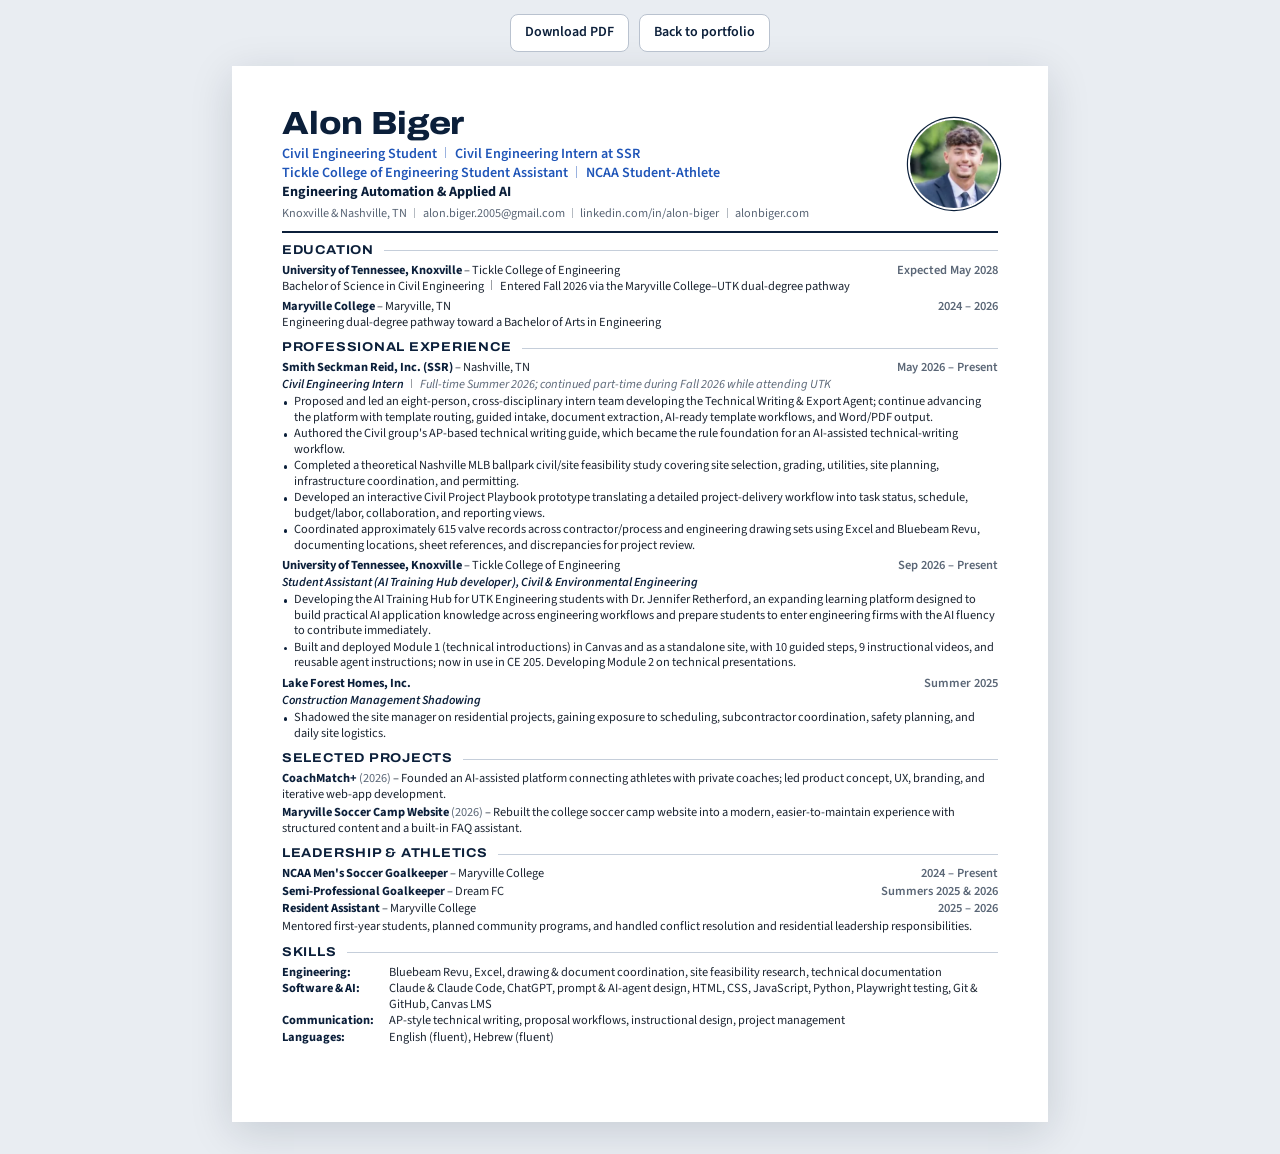
==== resume/index.html @ 6c6680b1 "Publish site from d78926e" ====
<!DOCTYPE html><html lang="en"><head><meta charset="utf-8"><meta name="viewport" content="width=device-width, initial-scale=1"><title>Alon Biger — Résumé</title><meta name="description" content="One-page résumé of Alon Biger, Civil Engineering student at UT Knoxville and Civil Engineering Intern at SSR."><link rel="icon" href="/favicon.svg" type="image/svg+xml"><link rel="preconnect" href="https://fonts.googleapis.com"><link rel="preconnect" href="https://fonts.gstatic.com" crossorigin><link rel="stylesheet" href="https://fonts.googleapis.com/css2?family=Archivo:wdth,wght@100..125,600..800&family=Source+Sans+3:ital,wght@0,400;0,600;0,700;1,400;1,600&display=swap"><style>
    :root{--ink:#0b1f3a;--text:#1d2633;--muted:#5a6676;--rule:#c5ceda;--accent:#1f55b8}
    @page{size:Letter;margin:0}
    *{box-sizing:border-box}
    html{background:#e9edf2}
    body{margin:0;font-family:'Source Sans 3',Arial,Helvetica,sans-serif;color:var(--text);font-size:9.3pt;line-height:1.25;-webkit-print-color-adjust:exact;print-color-adjust:exact;font-variant-numeric:lining-nums}
    .bar{display:flex;justify-content:center;gap:10px;padding:14px 16px;font-size:14px}
    .bar a{color:var(--ink);font-weight:600;border:1px solid #b9c2cf;background:#fff;border-radius:8px;padding:9px 14px;text-decoration:none}
    .page{width:8.5in;min-height:11in;margin:0 auto 32px;background:#fff;padding:.44in .52in .36in;box-shadow:0 10px 40px rgba(8,26,47,.15)}
    @media print{html{background:#fff}.bar{display:none}.page{margin:0;box-shadow:none;min-height:auto}}
    @media screen and (max-width:880px){.page{width:auto;min-height:0;padding:28px 18px;margin:0 0 24px}}
    p{margin:0}
    a{color:inherit;text-decoration:none}

    /* header */
    header{display:grid;grid-template-columns:minmax(0,1fr) auto;gap:20px;align-items:center;padding-bottom:10px;border-bottom:1.5pt solid var(--ink)}
    h1{font-family:'Archivo',Arial,sans-serif;font-stretch:112%;font-weight:800;font-size:24pt;line-height:1;margin:0 0 5px;color:var(--ink);letter-spacing:-.005em}
    .headline{font-weight:600;color:var(--accent);font-size:10.6pt;line-height:1.35}
    .focus{font-weight:700;color:var(--ink);font-size:10.6pt;margin-top:1px}
    .contact{margin-top:4px;color:var(--muted);font-size:9.2pt;display:flex;flex-wrap:wrap;column-gap:0}
    .sep{display:inline-block;width:1px;height:.8em;background:currentColor;opacity:.45;margin:0 .6em;vertical-align:-.05em}
    .contact .sep{align-self:center}
    .photo{width:.92in;height:.92in;border-radius:50%;object-fit:cover;display:block;box-shadow:0 0 0 1.5pt #fff,0 0 0 2.4pt var(--ink)}

    /* sections */
    h2{display:flex;align-items:center;gap:10px;font-family:'Archivo',Arial,sans-serif;font-stretch:110%;font-weight:700;font-size:9.6pt;letter-spacing:.06em;text-transform:uppercase;color:var(--ink);margin:10px 0 4px}
    h2::after{content:"";flex:1;height:1px;background:var(--rule)}
    .item{margin:0 0 5px}
    .item:last-child{margin-bottom:0}
    .row{display:flex;justify-content:space-between;gap:16px;align-items:baseline}
    .org{color:var(--ink);font-weight:700}
    .unit{color:var(--text)}
    .dates{white-space:nowrap;color:var(--muted);font-size:9.4pt;font-weight:600}
    .role{font-style:italic;color:var(--text);margin-top:1px}
    .role b{font-weight:600;color:var(--ink)}
    .role .note{color:var(--muted)}
    ul{margin:2px 0 0;padding:0;list-style:none}
    li{position:relative;padding-left:12px;margin:0 0 1px}
    li::before{content:"";position:absolute;left:2px;top:.56em;width:3.5px;height:3.5px;border-radius:50%;background:var(--ink)}
    .proj{margin:0 0 3px}
    .proj b{color:var(--ink);font-weight:700}
    .proj .yr{color:var(--muted)}
    .lead .row{margin-bottom:2px}
    .lead .desc{margin:0 0 2px}
    .skills p{padding-left:1.12in;text-indent:-1.12in;margin:0 0 1px}
    .skills b{display:inline-block;width:1.12in;text-indent:0;color:var(--ink);font-weight:700}
  </style></head><body><div class="bar"><a href="/resume/Alon_Biger_Resume.pdf">Download PDF</a><a href="/">Back to portfolio</a></div><main class="page"><header><div><h1>Alon Biger</h1><p class="headline">Civil Engineering Student<span class="sep" aria-hidden="true"></span>Civil Engineering Intern at SSR</p><p class="headline">Tickle College of Engineering Student Assistant<span class="sep" aria-hidden="true"></span>NCAA Student-Athlete</p><p class="focus">Engineering Automation &amp; Applied AI</p><p class="contact"><span>Knoxville &amp; Nashville, TN</span><span class="sep" aria-hidden="true"></span><a href="mailto:alon.biger.2005@gmail.com">alon.biger.2005@gmail.com</a><span class="sep" aria-hidden="true"></span><a href="https://www.linkedin.com/in/alon-biger">linkedin.com/in/alon-biger</a><span class="sep" aria-hidden="true"></span><a href="https://alonbiger.com">alonbiger.com</a></p></div><img src="/_astro/headshot.BfD-DQCa_y4ljr.webp" alt="Photo of Alon Biger" loading="lazy" decoding="async" width="200" height="200" class="photo"></header><section><h2>Education</h2><div class="item"><div class="row"><span><span class="org">University of Tennessee, Knoxville</span> <span class="unit">– Tickle College of Engineering</span></span><span class="dates">Expected May 2028</span></div><p>Bachelor of Science in Civil Engineering<span class="sep" aria-hidden="true"></span>Entered Fall 2026 via the Maryville College–UTK dual-degree pathway</p></div><div class="item"><div class="row"><span><span class="org">Maryville College</span> <span class="unit">– Maryville, TN</span></span><span class="dates">2024 – 2026</span></div><p>Engineering dual-degree pathway toward a Bachelor of Arts in Engineering</p></div></section><section><h2>Professional Experience</h2><div class="item"><div class="row"><span><span class="org">Smith Seckman Reid, Inc. (SSR)</span><span class="unit"> – Nashville, TN</span></span><span class="dates">May 2026 – Present</span></div><p class="role"><b>Civil Engineering Intern</b><span class="sep" aria-hidden="true"></span><span class="note">Full-time Summer 2026; continued part-time during Fall 2026 while attending UTK</span></p><ul><li>Proposed and led an eight-person, cross-disciplinary intern team developing the Technical Writing &amp; Export Agent; continue advancing the platform with template routing, guided intake, document extraction, AI-ready template workflows, and Word/PDF output.</li><li>Authored the Civil group&#39;s AP-based technical writing guide, which became the rule foundation for an AI-assisted technical-writing workflow.</li><li>Completed a theoretical Nashville MLB ballpark civil/site feasibility study covering site selection, grading, utilities, site planning, infrastructure coordination, and permitting.</li><li>Developed an interactive Civil Project Playbook prototype translating a detailed project-delivery workflow into task status, schedule, budget/labor, collaboration, and reporting views.</li><li>Coordinated approximately 615 valve records across contractor/process and engineering drawing sets using Excel and Bluebeam Revu, documenting locations, sheet references, and discrepancies for project review.</li></ul></div><div class="item"><div class="row"><span><span class="org">University of Tennessee, Knoxville</span><span class="unit"> – Tickle College of Engineering</span></span><span class="dates">Sep 2026 – Present</span></div><p class="role"><b>Student Assistant (AI Training Hub developer), Civil &amp; Environmental Engineering</b></p><ul><li>Developing the AI Training Hub for UTK Engineering students with Dr. Jennifer Retherford, an expanding learning platform designed to build practical AI application knowledge across engineering workflows and prepare students to enter engineering firms with the AI fluency to contribute immediately.</li><li>Built and deployed Module 1 (technical introductions) in Canvas and as a standalone site, with 10 guided steps, 9 instructional videos, and reusable agent instructions; now in use in CE 205. Developing Module 2 on technical presentations.</li></ul></div><div class="item"><div class="row"><span><span class="org">Lake Forest Homes, Inc.</span></span><span class="dates">Summer 2025</span></div><p class="role"><b>Construction Management Shadowing</b></p><ul><li>Shadowed the site manager on residential projects, gaining exposure to scheduling, subcontractor coordination, safety planning, and daily site logistics.</li></ul></div></section><section><h2>Selected Projects</h2><p class="proj"><b>CoachMatch+</b> <span class="yr">(2026)</span> – Founded an AI-assisted platform connecting athletes with private coaches; led product concept, UX, branding, and iterative web-app development.</p><p class="proj"><b>Maryville Soccer Camp Website</b> <span class="yr">(2026)</span> – Rebuilt the college soccer camp website into a modern, easier-to-maintain experience with structured content and a built-in FAQ assistant.</p></section><section class="lead"><h2>Leadership &amp; Athletics</h2><div class="row"><span><span class="org">NCAA Men&#39;s Soccer Goalkeeper</span> <span class="unit">– Maryville College</span></span><span class="dates">2024 – Present</span></div><div class="row"><span><span class="org">Semi-Professional Goalkeeper</span> <span class="unit">– Dream FC</span></span><span class="dates">Summers 2025 &amp; 2026</span></div><div class="row"><span><span class="org">Resident Assistant</span> <span class="unit">– Maryville College</span></span><span class="dates">2025 – 2026</span></div><p class="desc">Mentored first-year students, planned community programs, and handled conflict resolution and residential leadership responsibilities.</p></section><section><h2>Skills</h2><div class="skills"><p><b>Engineering:</b>Bluebeam Revu, Excel, drawing &amp; document coordination, site feasibility research, technical documentation</p><p><b>Software &amp; AI:</b>Claude &amp; Claude Code, ChatGPT, prompt &amp; AI-agent design, HTML, CSS, JavaScript, Python, Playwright testing, Git &amp; GitHub, Canvas LMS</p><p><b>Communication:</b>AP-style technical writing, proposal workflows, instructional design, project management</p><p><b>Languages:</b>English (fluent), Hebrew (fluent)</p></div></section></main></body></html>
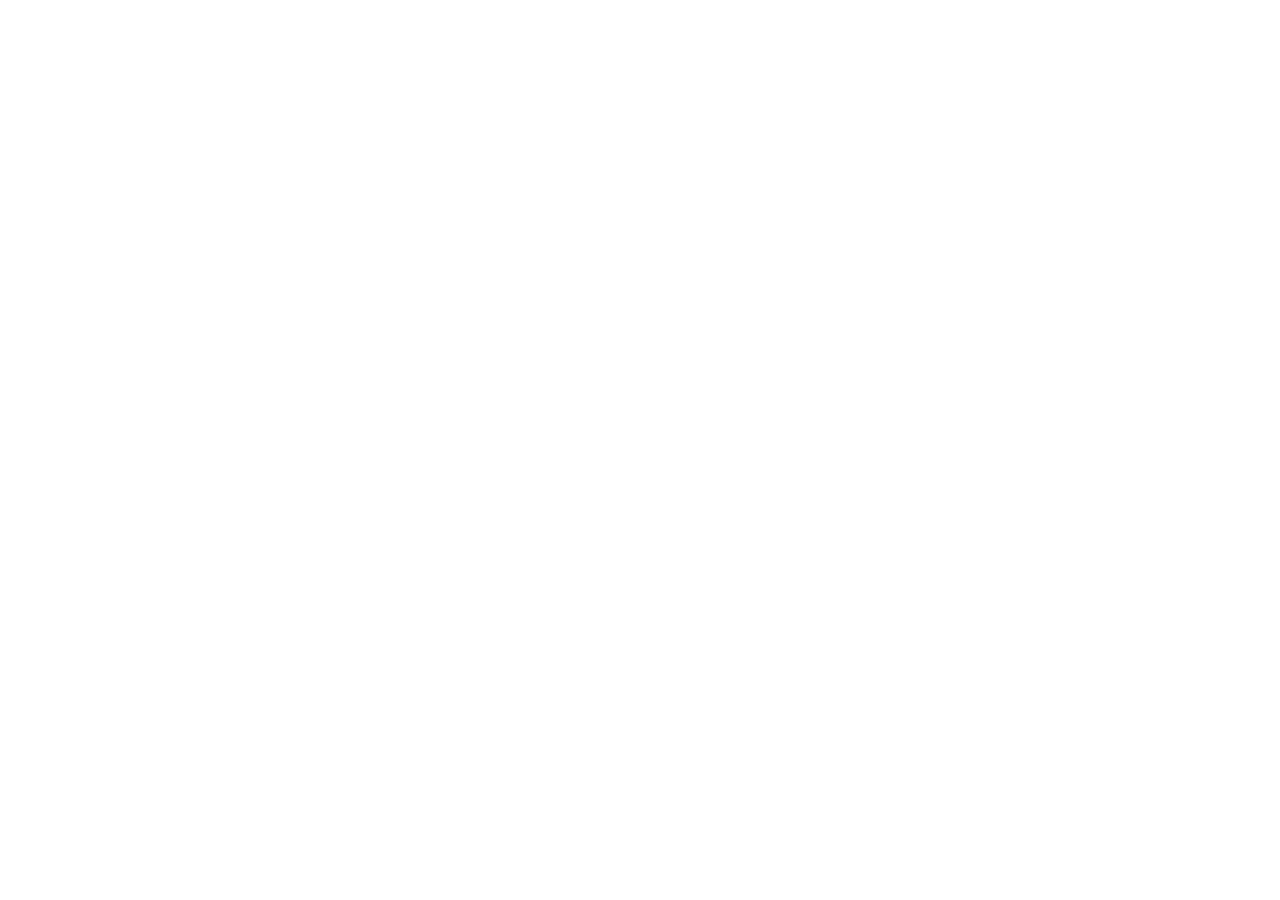
==== commit a6928f40: "Redirect to the Netlify site; this copy is retired" ====
--- a/resume/index.html
+++ b/resume/index.html
@@ -1,47 +1,14 @@
-<!DOCTYPE html><html lang="en"><head><meta charset="utf-8"><meta name="viewport" content="width=device-width, initial-scale=1"><title>Alon Biger — Résumé</title><meta name="description" content="One-page résumé of Alon Biger, Civil Engineering student at UT Knoxville and Civil Engineering Intern at SSR."><link rel="icon" href="/favicon.svg" type="image/svg+xml"><link rel="preconnect" href="https://fonts.googleapis.com"><link rel="preconnect" href="https://fonts.gstatic.com" crossorigin><link rel="stylesheet" href="https://fonts.googleapis.com/css2?family=Archivo:wdth,wght@100..125,600..800&family=Source+Sans+3:ital,wght@0,400;0,600;0,700;1,400;1,600&display=swap"><style>
-    :root{--ink:#0b1f3a;--text:#1d2633;--muted:#5a6676;--rule:#c5ceda;--accent:#1f55b8}
-    @page{size:Letter;margin:0}
-    *{box-sizing:border-box}
-    html{background:#e9edf2}
-    body{margin:0;font-family:'Source Sans 3',Arial,Helvetica,sans-serif;color:var(--text);font-size:9.3pt;line-height:1.25;-webkit-print-color-adjust:exact;print-color-adjust:exact;font-variant-numeric:lining-nums}
-    .bar{display:flex;justify-content:center;gap:10px;padding:14px 16px;font-size:14px}
-    .bar a{color:var(--ink);font-weight:600;border:1px solid #b9c2cf;background:#fff;border-radius:8px;padding:9px 14px;text-decoration:none}
-    .page{width:8.5in;min-height:11in;margin:0 auto 32px;background:#fff;padding:.44in .52in .36in;box-shadow:0 10px 40px rgba(8,26,47,.15)}
-    @media print{html{background:#fff}.bar{display:none}.page{margin:0;box-shadow:none;min-height:auto}}
-    @media screen and (max-width:880px){.page{width:auto;min-height:0;padding:28px 18px;margin:0 0 24px}}
-    p{margin:0}
-    a{color:inherit;text-decoration:none}
-
-    /* header */
-    header{display:grid;grid-template-columns:minmax(0,1fr) auto;gap:20px;align-items:center;padding-bottom:10px;border-bottom:1.5pt solid var(--ink)}
-    h1{font-family:'Archivo',Arial,sans-serif;font-stretch:112%;font-weight:800;font-size:24pt;line-height:1;margin:0 0 5px;color:var(--ink);letter-spacing:-.005em}
-    .headline{font-weight:600;color:var(--accent);font-size:10.6pt;line-height:1.35}
-    .focus{font-weight:700;color:var(--ink);font-size:10.6pt;margin-top:1px}
-    .contact{margin-top:4px;color:var(--muted);font-size:9.2pt;display:flex;flex-wrap:wrap;column-gap:0}
-    .sep{display:inline-block;width:1px;height:.8em;background:currentColor;opacity:.45;margin:0 .6em;vertical-align:-.05em}
-    .contact .sep{align-self:center}
-    .photo{width:.92in;height:.92in;border-radius:50%;object-fit:cover;display:block;box-shadow:0 0 0 1.5pt #fff,0 0 0 2.4pt var(--ink)}
-
-    /* sections */
-    h2{display:flex;align-items:center;gap:10px;font-family:'Archivo',Arial,sans-serif;font-stretch:110%;font-weight:700;font-size:9.6pt;letter-spacing:.06em;text-transform:uppercase;color:var(--ink);margin:10px 0 4px}
-    h2::after{content:"";flex:1;height:1px;background:var(--rule)}
-    .item{margin:0 0 5px}
-    .item:last-child{margin-bottom:0}
-    .row{display:flex;justify-content:space-between;gap:16px;align-items:baseline}
-    .org{color:var(--ink);font-weight:700}
-    .unit{color:var(--text)}
-    .dates{white-space:nowrap;color:var(--muted);font-size:9.4pt;font-weight:600}
-    .role{font-style:italic;color:var(--text);margin-top:1px}
-    .role b{font-weight:600;color:var(--ink)}
-    .role .note{color:var(--muted)}
-    ul{margin:2px 0 0;padding:0;list-style:none}
-    li{position:relative;padding-left:12px;margin:0 0 1px}
-    li::before{content:"";position:absolute;left:2px;top:.56em;width:3.5px;height:3.5px;border-radius:50%;background:var(--ink)}
-    .proj{margin:0 0 3px}
-    .proj b{color:var(--ink);font-weight:700}
-    .proj .yr{color:var(--muted)}
-    .lead .row{margin-bottom:2px}
-    .lead .desc{margin:0 0 2px}
-    .skills p{padding-left:1.12in;text-indent:-1.12in;margin:0 0 1px}
-    .skills b{display:inline-block;width:1.12in;text-indent:0;color:var(--ink);font-weight:700}
-  </style></head><body><div class="bar"><a href="/resume/Alon_Biger_Resume.pdf">Download PDF</a><a href="/">Back to portfolio</a></div><main class="page"><header><div><h1>Alon Biger</h1><p class="headline">Civil Engineering Student<span class="sep" aria-hidden="true"></span>Civil Engineering Intern at SSR</p><p class="headline">Tickle College of Engineering Student Assistant<span class="sep" aria-hidden="true"></span>NCAA Student-Athlete</p><p class="focus">Engineering Automation &amp; Applied AI</p><p class="contact"><span>Knoxville &amp; Nashville, TN</span><span class="sep" aria-hidden="true"></span><a href="mailto:alon.biger.2005@gmail.com">alon.biger.2005@gmail.com</a><span class="sep" aria-hidden="true"></span><a href="https://www.linkedin.com/in/alon-biger">linkedin.com/in/alon-biger</a><span class="sep" aria-hidden="true"></span><a href="https://alonbiger.com">alonbiger.com</a></p></div><img src="/_astro/headshot.BfD-DQCa_y4ljr.webp" alt="Photo of Alon Biger" loading="lazy" decoding="async" width="200" height="200" class="photo"></header><section><h2>Education</h2><div class="item"><div class="row"><span><span class="org">University of Tennessee, Knoxville</span> <span class="unit">– Tickle College of Engineering</span></span><span class="dates">Expected May 2028</span></div><p>Bachelor of Science in Civil Engineering<span class="sep" aria-hidden="true"></span>Entered Fall 2026 via the Maryville College–UTK dual-degree pathway</p></div><div class="item"><div class="row"><span><span class="org">Maryville College</span> <span class="unit">– Maryville, TN</span></span><span class="dates">2024 – 2026</span></div><p>Engineering dual-degree pathway toward a Bachelor of Arts in Engineering</p></div></section><section><h2>Professional Experience</h2><div class="item"><div class="row"><span><span class="org">Smith Seckman Reid, Inc. (SSR)</span><span class="unit"> – Nashville, TN</span></span><span class="dates">May 2026 – Present</span></div><p class="role"><b>Civil Engineering Intern</b><span class="sep" aria-hidden="true"></span><span class="note">Full-time Summer 2026; continued part-time during Fall 2026 while attending UTK</span></p><ul><li>Proposed and led an eight-person, cross-disciplinary intern team developing the Technical Writing &amp; Export Agent; continue advancing the platform with template routing, guided intake, document extraction, AI-ready template workflows, and Word/PDF output.</li><li>Authored the Civil group&#39;s AP-based technical writing guide, which became the rule foundation for an AI-assisted technical-writing workflow.</li><li>Completed a theoretical Nashville MLB ballpark civil/site feasibility study covering site selection, grading, utilities, site planning, infrastructure coordination, and permitting.</li><li>Developed an interactive Civil Project Playbook prototype translating a detailed project-delivery workflow into task status, schedule, budget/labor, collaboration, and reporting views.</li><li>Coordinated approximately 615 valve records across contractor/process and engineering drawing sets using Excel and Bluebeam Revu, documenting locations, sheet references, and discrepancies for project review.</li></ul></div><div class="item"><div class="row"><span><span class="org">University of Tennessee, Knoxville</span><span class="unit"> – Tickle College of Engineering</span></span><span class="dates">Sep 2026 – Present</span></div><p class="role"><b>Student Assistant (AI Training Hub developer), Civil &amp; Environmental Engineering</b></p><ul><li>Developing the AI Training Hub for UTK Engineering students with Dr. Jennifer Retherford, an expanding learning platform designed to build practical AI application knowledge across engineering workflows and prepare students to enter engineering firms with the AI fluency to contribute immediately.</li><li>Built and deployed Module 1 (technical introductions) in Canvas and as a standalone site, with 10 guided steps, 9 instructional videos, and reusable agent instructions; now in use in CE 205. Developing Module 2 on technical presentations.</li></ul></div><div class="item"><div class="row"><span><span class="org">Lake Forest Homes, Inc.</span></span><span class="dates">Summer 2025</span></div><p class="role"><b>Construction Management Shadowing</b></p><ul><li>Shadowed the site manager on residential projects, gaining exposure to scheduling, subcontractor coordination, safety planning, and daily site logistics.</li></ul></div></section><section><h2>Selected Projects</h2><p class="proj"><b>CoachMatch+</b> <span class="yr">(2026)</span> – Founded an AI-assisted platform connecting athletes with private coaches; led product concept, UX, branding, and iterative web-app development.</p><p class="proj"><b>Maryville Soccer Camp Website</b> <span class="yr">(2026)</span> – Rebuilt the college soccer camp website into a modern, easier-to-maintain experience with structured content and a built-in FAQ assistant.</p></section><section class="lead"><h2>Leadership &amp; Athletics</h2><div class="row"><span><span class="org">NCAA Men&#39;s Soccer Goalkeeper</span> <span class="unit">– Maryville College</span></span><span class="dates">2024 – Present</span></div><div class="row"><span><span class="org">Semi-Professional Goalkeeper</span> <span class="unit">– Dream FC</span></span><span class="dates">Summers 2025 &amp; 2026</span></div><div class="row"><span><span class="org">Resident Assistant</span> <span class="unit">– Maryville College</span></span><span class="dates">2025 – 2026</span></div><p class="desc">Mentored first-year students, planned community programs, and handled conflict resolution and residential leadership responsibilities.</p></section><section><h2>Skills</h2><div class="skills"><p><b>Engineering:</b>Bluebeam Revu, Excel, drawing &amp; document coordination, site feasibility research, technical documentation</p><p><b>Software &amp; AI:</b>Claude &amp; Claude Code, ChatGPT, prompt &amp; AI-agent design, HTML, CSS, JavaScript, Python, Playwright testing, Git &amp; GitHub, Canvas LMS</p><p><b>Communication:</b>AP-style technical writing, proposal workflows, instructional design, project management</p><p><b>Languages:</b>English (fluent), Hebrew (fluent)</p></div></section></main></body></html>+<!doctype html>
+<html lang="en">
+<head>
+<meta charset="utf-8">
+<meta name="viewport" content="width=device-width, initial-scale=1">
+<meta name="robots" content="noindex, nofollow, noarchive">
+<title>Alon Biger — moved</title>
+<link rel="canonical" href="https://alonbiger.netlify.app/">
+<meta http-equiv="refresh" content="0; url=https://alonbiger.netlify.app/">
+<script>location.replace('https://alonbiger.netlify.app' + location.pathname + location.search + location.hash);</script>
+<style>body{margin:0;min-height:100vh;display:grid;place-items:center;background:#0d1624;color:#e8eef6;font:16px/1.5 system-ui,sans-serif}a{color:#8cc8ff}</style>
+</head>
+<body><p>This portfolio has moved to <a href="https://alonbiger.netlify.app/">alonbiger.netlify.app</a>.</p></body>
+</html>
